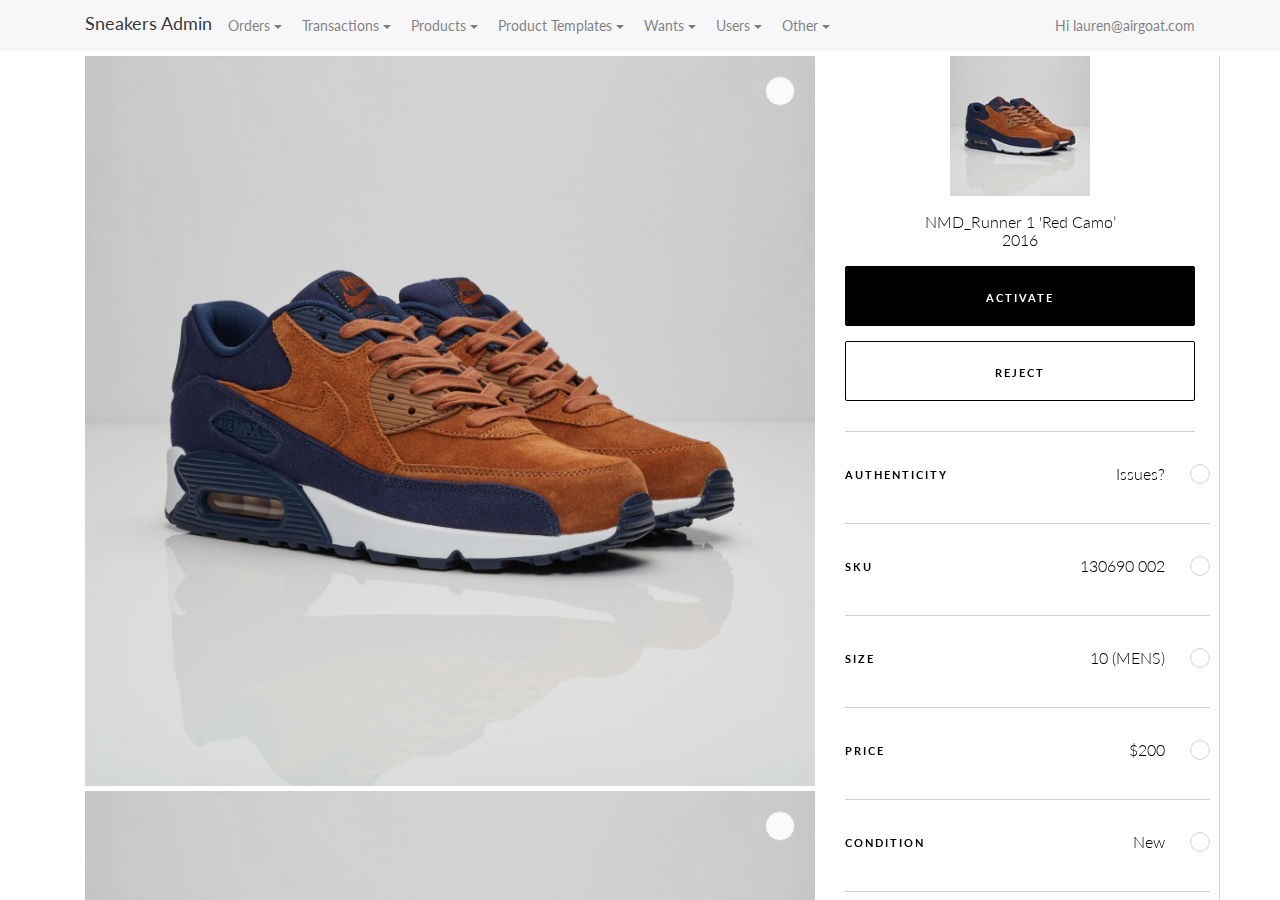
==== bootstrap4/index.html @ 1336a0b2 "Categories markup" ====
<!DOCTYPE html>
<html lang="en">
    <head>
        <meta charset="utf-8">
        <meta http-equiv="X-UA-Compatible" content="IE=edge">
        <meta name="viewport" content="width=device-width, initial-scale=1, shrink-to-fit=no">
        <!-- The above 3 meta tags *must* come first in the head; any other head content must come *after* these tags -->
        <meta name="description" content="">
        <meta name="author" content="">
        <link rel="icon" href="i/favicon.ico">
    		<link href="https://fonts.googleapis.com/css?family=Lato:400,700,300,100" rel="stylesheet">

        <title>Sneakers Admin</title>

        <!-- Bootstrap core CSS -->
        <link href="css/bootstrap.min.css" rel="stylesheet">

        <!-- Custom styles for this template -->
        <link href="css/icheck.css" rel="stylesheet">
        <link href="css/styles.css" rel="stylesheet">
    </head>
<body>

<nav class="navbar navbar-light bg-faded navbar-fixed-top">
    <div class="container">
		<button class="navbar-toggler hidden-sm-up" type="button" data-toggle="collapse" data-target="#navbar-header" aria-controls="navbar-header">
			&#9776;
		</button>
        <div class="collapse navbar-toggleable-xs" id="navbar-header">
            <a class="navbar-brand" href="#">Sneakers Admin</a>
            <ul class="nav navbar-nav">
				<li class="nav-item dropdown">
				    <a class="nav-link dropdown-toggle" data-toggle="dropdown" href="#" role="button" aria-haspopup="true" aria-expanded="false">Orders</a>
				    <div class="dropdown-menu">
				      <a class="dropdown-item" href="#">Action</a>
				      <a class="dropdown-item" href="#">Another action</a>
				      <a class="dropdown-item" href="#">Something else here</a>
				      <div class="dropdown-divider"></div>
				      <a class="dropdown-item" href="#">Separated link</a>
				    </div>
				</li>

				<li class="nav-item dropdown">
				    <a class="nav-link dropdown-toggle" data-toggle="dropdown" href="#" role="button" aria-haspopup="true" aria-expanded="false">Transactions</a>
				    <div class="dropdown-menu">
				      <a class="dropdown-item" href="#">Action</a>
				      <a class="dropdown-item" href="#">Another action</a>
				      <a class="dropdown-item" href="#">Something else here</a>
				      <div class="dropdown-divider"></div>
				      <a class="dropdown-item" href="#">Separated link</a>
				    </div>
				</li>
					
				<li class="nav-item dropdown">
				    <a class="nav-link dropdown-toggle" data-toggle="dropdown" href="#" role="button" aria-haspopup="true" aria-expanded="false">Products</a>
				    <div class="dropdown-menu">
				      <a class="dropdown-item" href="#">Action</a>
				      <a class="dropdown-item" href="#">Another action</a>
				      <a class="dropdown-item" href="#">Something else here</a>
				      <div class="dropdown-divider"></div>
				      <a class="dropdown-item" href="#">Separated link</a>
				    </div>
				</li>

				<li class="nav-item dropdown">
				    <a class="nav-link dropdown-toggle" data-toggle="dropdown" href="#" role="button" aria-haspopup="true" aria-expanded="false">Product Templates</a>
				    <div class="dropdown-menu">
				      <a class="dropdown-item" href="#">Action</a>
				      <a class="dropdown-item" href="#">Another action</a>
				      <a class="dropdown-item" href="#">Something else here</a>
				      <div class="dropdown-divider"></div>
				      <a class="dropdown-item" href="#">Separated link</a>
				    </div>
				</li>

				<li class="nav-item dropdown">
				    <a class="nav-link dropdown-toggle" data-toggle="dropdown" href="#" role="button" aria-haspopup="true" aria-expanded="false">Wants</a>
				    <div class="dropdown-menu">
				      <a class="dropdown-item" href="#">Action</a>
				      <a class="dropdown-item" href="#">Another action</a>
				      <a class="dropdown-item" href="#">Something else here</a>
				      <div class="dropdown-divider"></div>
				      <a class="dropdown-item" href="#">Separated link</a>
				    </div>
				</li>

				<li class="nav-item dropdown">
				    <a class="nav-link dropdown-toggle" data-toggle="dropdown" href="#" role="button" aria-haspopup="true" aria-expanded="false">Users</a>
				    <div class="dropdown-menu">
				      <a class="dropdown-item" href="#">Action</a>
				      <a class="dropdown-item" href="#">Another action</a>
				      <a class="dropdown-item" href="#">Something else here</a>
				      <div class="dropdown-divider"></div>
				      <a class="dropdown-item" href="#">Separated link</a>
				    </div>
				</li>

				<li class="nav-item dropdown">
				    <a class="nav-link dropdown-toggle" data-toggle="dropdown" href="#" role="button" aria-haspopup="true" aria-expanded="false">Other</a>
				    <div class="dropdown-menu">
				      <a class="dropdown-item" href="#">Action</a>
				      <a class="dropdown-item" href="#">Another action</a>
				      <a class="dropdown-item" href="#">Something else here</a>
				      <div class="dropdown-divider"></div>
				      <a class="dropdown-item" href="#">Separated link</a>
				    </div>
				</li>
				<li class="nav-item pull-xs-right">
				    <a class="nav-link">Hi lauren@airgoat.com</a>
				</li>
            </ul>
		</div>
	</div>
</nav> <!-- /navbar -->

<div class="main container">
	<div class="row">
		<div class="col-md-7 col-lg-8 col-xs-12 base">
    	    <div class="product-images">
    	    	<div class="product-images-item">
    	    		<img src="i/temp/zoom.jpg" alt="" data-toggle="modal" data-target="#Popup">
    				<div class="product-images-item-control control-lg js-control">
    					<input type="checkbox" name="checkbox10">
    				</div>
    	    	</div>
    	    	<div class="product-images-item">
    	    		<img src="i/temp/zoom.jpg" alt="" data-toggle="modal" data-target="#Popup">
    				<div class="product-images-item-control control-lg js-control">
    					<input type="checkbox" name="checkbox11">
    				</div>
    	    	</div>
    	    	<div class="product-images-item">
    	    		<img src="i/temp/zoom.jpg" alt="" data-toggle="modal" data-target="#Popup">
    				<div class="product-images-item-control control-lg js-control">
    					<input type="checkbox" name="checkbox12">
    				</div>
    	    	</div>
    	    	<div class="product-images-item">
    	    		<img src="i/temp/zoom.jpg" alt="" data-toggle="modal" data-target="#Popup">
    				<div class="product-images-item-control control-lg js-control">
    					<input type="checkbox" name="checkbox13">
    				</div>
    	    	</div>
    	    </div>			
		</div>
        
		<div class="col-md-5 col-lg-4 col-xs-12 aside">
			<div class="product-header aside-item">
				<img src="i/temp/medium.jpg" alt="">
				<!--<h3 class="product-title">Air Max <br>Zero</h3>-->
				<h3 class="product-title">NMD_Runner 1 'Red Camo’<br>2016</h3>
				<div class="product-actions">
					<a href="#" class="btn btn-primary btn-block">activate</a>
					<a href="#" class="btn btn-default btn-block">reject</a>
				</div>
			</div>
			<div class="product-issues aside-item">
				<div class="row product-issue">
					<div class="col-xs-5">
						<div class="product-issue-label">authenticity</div>
					</div>
					<div class="col-xs-7">
						<label class="product-issue-info">
							Issues? 
							<div class="product-issue-info-control js-control">
								<input type="checkbox" name="checkbox1">
							</div>
						</label>
					</div>
				</div>
				<div class="row product-issue">
					<div class="col-xs-5">
						<div class="product-issue-label">sku</div>
					</div>
					<div class="col-xs-7">
						<label class="product-issue-info">
							130690 002 
							<div class="product-issue-info-control js-control">
								<input type="checkbox" name="checkbox2">
							</div>
						</label>
					</div>
				</div>
				<div class="row product-issue">
					<div class="col-xs-5">
						<div class="product-issue-label">size</div>
					</div>
					<div class="col-xs-7">
						<label class="product-issue-info">
							10 (MENS) 
							<div class="product-issue-info-control js-control">
								<input type="checkbox" name="checkbox3">
							</div>
						</label>
					</div>
				</div>
				<div class="row product-issue">
					<div class="col-xs-5">
						<div class="product-issue-label">price</div>
					</div>
					<div class="col-xs-7">
						<label class="product-issue-info">
							$200 
							<div class="product-issue-info-control js-control">
								<input type="checkbox" name="checkbox4">
							</div>
						</label>
					</div>
				</div>
				<div class="row product-issue">
					<div class="col-xs-5">
						<div class="product-issue-label">condition</div>
					</div>
					<div class="col-xs-7">
						<label class="product-issue-info">
							New 
							<div class="product-issue-info-control js-control">
								<input type="checkbox" name="checkbox5">
							</div>
						</label>
					</div>
				</div>
				<div class="row product-issue">
					<div class="col-xs-5">
						<div class="product-issue-label">box</div>
					</div>
					<div class="col-xs-7">
						<label class="product-issue-info">
							Good Condition 
							<div class="product-issue-info-control js-control">
								<input type="checkbox" name="checkbox6">
							</div>
						</label>
					</div>
				</div>
				<div class="row product-issue">
					<div class="col-xs-5">
						<div class="product-issue-label">issues</div>
					</div>
					<div class="col-xs-7">
						<label class="product-issue-info">
							Discoloration 
							<div class="product-issue-info-control js-control">
								<input type="checkbox" name="checkbox7">
							</div>
						</label>
						<label class="product-issue-info">
							Marks 
							<div class="product-issue-info-control js-control">
								<input type="checkbox" name="checkbox8">
							</div>
						</label>
					</div>
				</div>
				<div class="row product-issue">
					<div class="col-xs-5">
						<div class="product-issue-label">user</div>
					</div>
					<div class="col-xs-7">
						<div class="product-issue-info">
							<a href="#">@sneakerbuyers</a> 
							<div class="product-issue-info-value">90</div>
						</div>
						<div class="product-issue-info">
							Sold 
							<div class="product-issue-info-value">60</div>
						</div>
						<div class="product-issue-info">
							Rejected 
							<div class="product-issue-info-value">15</div>
						</div>
						<div class="product-issue-info">
							Canceled 
							<div class="product-issue-info-value">10</div>
						</div>
				    </div>
			    </div>
		    </div>
	    </div>
    </div>
</div>

<div class="modal fade in popup" id="Popup">
	<div class="modal-dialog" role="document">
		<button type="button" class="close" data-dismiss="modal" aria-label="Close">
			<span aria-hidden="true">&times;</span>
		</button>
		<div class="modal-content">
			<div class="row popup-navs">
				<div class="col-xs-12 col-sm-12 col-md-6">
					<div class="img-nav">
						<ul class="img-nav-items">
							<li class="img-nav-item"><a href="#"><img src="i/temp/1.jpg" alt=""></a></li>
							<li class="img-nav-item active"><a href="#"><img src="i/temp/2.jpg" alt=""></a></li>
							<li class="img-nav-item"><a href="#"><img src="i/temp/3.jpg" alt=""></a></li>
							<li class="img-nav-item"><a href="#"><img src="i/temp/4.jpg" alt=""></a></li>
							<li class="img-nav-item"><a href="#"><img src="i/temp/5.jpg" alt=""></a></li>
							<li class="img-nav-item"><a href="#"><img src="i/temp/6.jpg" alt=""></a></li>
							<li class="img-nav-item"><a href="#"><img src="i/temp/7.jpg" alt=""></a></li>
							<li class="img-nav-item"><a href="#"><img src="i/temp/8.jpg" alt=""></a></li>
						</ul>
					</div>
				</div>
				<div class="col-xs-12 col-sm-12 col-md-6">
					<div class="popup-nav">
						<ul class="popup-nav-items">
							<li class="popup-nav-item active"><a href="#">ALL</a></li>
							<li class="popup-nav-item"><a href="#">VERIFIED</a></li>
							<li class="popup-nav-item"><a href="#">REJECTED</a></li>
							<li class="popup-nav-item"><a href="#">DOCUMENTED FAKES</a></li>
						</ul>
					</div>
				</div>
			</div>

			<div class="row popup-imgs">
				<div class="col-xs-12 col-sm-12 col-md-6">
					<div class="popup-img">
		    		    <img src="i/temp/zoom.jpg" alt="">
					</div>
				</div>
				<div class="col-xs-12 col-sm-12 col-md-6">
					<div class="popup-imgs-items">
						<div class="popup-img">
			    		    <img src="i/temp/zoom.jpg" alt="">
							<div class="popup-img-caption">
								<ul class="seller-stats">
									<li class="seller-stats-item">@Thesolecarter <span class="seller-stats-item-count">120</span></li>
									<li class="seller-stats-item">Sold <span class="seller-stats-item-count">20</span></li>
									<li class="seller-stats-item">Rejected <span class="seller-stats-item-count">0</span></li>
									<li class="seller-stats-item">Canceled <span class="seller-stats-item-count">1</span></li>
								</ul>
							</div>
						</div>
						<div class="popup-img">
			    		    <img src="i/temp/zoom.jpg" alt="">
							<div class="popup-img-caption">
								<ul class="seller-stats">
									<li class="seller-stats-item">@Thesolecarter <span class="seller-stats-item-count">120</span></li>
									<li class="seller-stats-item">Sold <span class="seller-stats-item-count">20</span></li>
									<li class="seller-stats-item">Rejected <span class="seller-stats-item-count">0</span></li>
									<li class="seller-stats-item">Canceled <span class="seller-stats-item-count">1</span></li>
								</ul>
							</div>
						</div>
						<div class="popup-img">
			    		    <img src="i/temp/zoom.jpg" alt="">
							<div class="popup-img-caption">
								<ul class="seller-stats">
									<li class="seller-stats-item">@Thesolecarter <span class="seller-stats-item-count">120</span></li>
									<li class="seller-stats-item">Sold <span class="seller-stats-item-count">20</span></li>
									<li class="seller-stats-item">Rejected <span class="seller-stats-item-count">0</span></li>
									<li class="seller-stats-item">Canceled <span class="seller-stats-item-count">1</span></li>
								</ul>
							</div>
						</div>
						<div class="popup-img">
			    		    <img src="i/temp/zoom.jpg" alt="">
							<div class="popup-img-caption">
								<ul class="seller-stats">
									<li class="seller-stats-item">@Thesolecarter <span class="seller-stats-item-count">120</span></li>
									<li class="seller-stats-item">Sold <span class="seller-stats-item-count">20</span></li>
									<li class="seller-stats-item">Rejected <span class="seller-stats-item-count">0</span></li>
									<li class="seller-stats-item">Canceled <span class="seller-stats-item-count">1</span></li>
								</ul>
							</div>
					    </div>							
                    </div>
                </div>
            </div>
        </div>
    </div>
</div>

    <!-- Bootstrap core JavaScript
    ================================================== -->
    <!-- Placed at the end of the document so the pages load faster -->
    <script src="https://ajax.googleapis.com/ajax/libs/jquery/2.1.4/jquery.min.js"></script>
    <script src="js/bootstrap.min.js"></script>
    <script src="js/icheck.min.js"></script>
    <!-- IE10 viewport hack for Surface/desktop Windows 8 bug -->
    <script src="../../assets/js/ie10-viewport-bug-workaround.js"></script>
		
		<script type="text/javascript">
			$(document).ready(function() {
        $('.js-control input').iCheck({
          labelHover: false,
          cursor: true
        });		
									
				$(".popup-img").hover(function() {
			 	 $(this).find(".popup-img-caption").fadeIn();
			  },
				function() {
					$(this).find(".popup-img-caption").fadeOut();
				});
			});			
		</script>
  </body>
</html>
---- bootstrap4/css/icheck.css ----
.icheckbox,
.iradio {
	position:relative;
  display: inline-block;
  *display: inline;
  vertical-align: middle;
  margin: 0;
  padding: 0;
  width: 20px;
  height: 20px;
	background:rgba(255,255,255,.9);
	border:1px solid #cbd2d4;
	-webkit-border-radius:50%;
					border-radius:50%;
  cursor: pointer;
}

.icheckbox {
}
    .icheckbox.hover {
			border-color:#D53737;
    }
    .icheckbox.checked:before {
			content:'';
			position:absolute;
			top:50%;
			left:50%;
			width:12px;
			height:12px;
			margin:-6px 0 0 -6px;
			background:#d53737;
			-webkit-border-radius:50%;
							border-radius:50%;
    }
    .icheckbox.disabled {
        cursor: default;
    }
    .icheckbox.checked.disabled {
    }
		
.control-lg .icheckbox {
			width:30px;
			height:30px;
}
		.control-lg .icheckbox.checked:before {
			width:20px;
			height:20px;
			margin:-10px 0 0 -10px;
		}

.iradio {
}
    .iradio.hover {
    }
    .iradio.checked {
    }
    .iradio.disabled {
        cursor: default;
    }
    .iradio.checked.disabled {
    }
---- bootstrap4/css/styles.css ----
body {
	font-family:'Lato',sans-serif;
	color:#000000;
}

/* Buttons */
.btn {
	font-variant:small-caps;
	font-size:0.9375rem;
	font-weight:700;
	letter-spacing:0.125rem;
	padding:1.1rem 1rem 1.125rem;
	border-radius:0.125rem;
	color:#000000;
}
.btn-block + .btn-block {
    margin-top: 15px;
}
.btn-default,
.btn-default:hover,
.btn-default:active {
	border-color:#000000;
	color:#000000;
}
.btn-primary,
.btn-primary:hover,
.btn-primary:active {
	background:#000000;	
	border-color:#000000;
	color:#ffffff;
}

/* Navbar */
.navbar-brand {
	font-size:1.125rem;
	padding-top:0.15rem;
  color: rgba(0,0,0,.8);
}
.nav-item {
	font-size:0.875rem;
}
.navbar-light .navbar-nav .nav-link {
    color: rgba(0,0,0,.5);
}
.navbar-light .navbar-nav .nav-link:focus, 
.navbar-light .navbar-nav .nav-link:hover {
    color: rgba(0,0,0,.8);
}

/* Content */
.main {
	padding-top: 60px;
	position: relative;
	width: 100%;
}
.aside {
	margin-top:30px;
}
@media all and (min-width: 544px) {
	.main {
		padding-top: 130px;
	}
}
@media all and (min-width: 569px) {
	.main {
		padding-top: 90px;
	}
}
@media all and (min-width: 768px) {
	.main {
		display: -webkit-box;
		display: -webkit-flex;
		display: -ms-flexbox;
		display: flex;
		padding-top: 90px;
		height:100vh;
		-webkit-backface-visibility: hidden;
						backface-visibility: hidden;
		will-change: overflow;
	}
	.main:after {
		position:absolute;
		content:'';
		top:56px;
		right:-10px;
		bottom:0;
		width:1px;
		background:#cbd2d4;
	}
	.base,
	.aside {
		height:auto;
		overflow:hidden;
		overflow-y:auto;
		height:-webkit-calc(100vh - 90px);
	}
	.aside {
		margin-top:0;
		overflow:unset;
	  display: -ms-flexbox;
	  display: -webkit-flex;
	  display: flex;
	  -webkit-flex-direction: column;
	  		-ms-flex-direction: column;
	  				flex-direction: column;
	  -webkit-flex-wrap: nowrap;
	  		-ms-flex-wrap: nowrap;
	  				flex-wrap: nowrap;
	  -webkit-align-content: stretch;
	  	 -ms-flex-line-pack: stretch;
	  	 			align-content: stretch;
	  -webkit-align-items: stretch;
	 	 		 -ms-flex-align: stretch;
	  		 		align-items: stretch;
	}
	.aside-item {
	   -webkit-order: 0;
	  -ms-flex-order: 0;
	  order: 0;
	  -webkit-align-self: stretch;
	 -ms-flex-item-align: stretch;
	  				align-self: stretch;
	}
	.aside-item:nth-child(1) {
	  -webkit-flex: 0 1 376px;
	  		-ms-flex: 0 1 376px;
	 		 			flex: 0 1 376px;
	}
	.aside-item:nth-child(2) {
	  -webkit-flex: 1 1;
	  		-ms-flex: 1 1;
	  				flex: 1 1;
	}
}
@media all and (min-width: 992px) {
	.main {
		padding-top: 56px;
	}
	.base,
	.aside {
		height:-webkit-calc(100vh - 56px);
	}
}

/* Product images */
.product-images-item {
	margin-bottom:5px;
	position:relative;
}
.product-images-item:last-child {
	margin-bottom:0;
}
.product-images-item img {
	max-width:100%;
}
.product-images-item-control {
	position:absolute;
	top:20px;
	right:20px;
}
.product-images-item-check:before {
	position:absolute;
	content:'';
	border:2px solid #ffffff;
	width:64px;
	height:64px;
	top:50%;
	left:50%;
	margin:-32px 0 0 -32px;
	cursor:pointer;
}

/* Product header */
.product-header {
	text-align:center;
	border-bottom:0.0625rem solid #cbd2d4;
}
.product-header img {
	width:140px;
	height:140px;
	display:block;
	margin:0 auto;
}
.product-title {
	font-size:1rem;
	font-weight:300;
	margin:0;
	height:4.375rem;
	overflow:hidden;
	text-overflow:ellipsis;
  display: -ms-flexbox;
  display: -webkit-flex;
  display: flex;
  -webkit-justify-content: center;
  					-ms-flex-pack: center;
  				justify-content: center;
  -webkit-align-items: center;
  		 -ms-flex-align: center;
  		 		align-items: center;
}
.product-actions {
	padding-bottom:1.875rem;	
}

/* Product issues */
.product-issues {
	-ms-word-break: break-all;
	    word-break: break-all;
	     /* Non standard for webkit */
	     word-break: break-word;
	-webkit-hyphens: auto;
	   -moz-hyphens: auto;
	        hyphens: auto;
}
@media all and (min-width: 768px) {
	.product-issues {
		overflow:hidden;
		overflow-y:auto;
		padding-right:5px;
		margin-right:-20px;
	}
}
.product-issue {
	padding-top:1.875rem;
	padding-bottom:1.875rem;
	position:relative;
}
.product-issue:after {
	background:#cbd2d4;
	height:1px;
	position:absolute;
	content:'';
	left:0.9375rem;
	right:0.9375rem;
	bottom:0;
}
.product-issue:last-child:after {
	display:none;
}
.product-issue-label {
	font-variant:small-caps;
	font-size:0.9375rem;
	font-weight:700;
	letter-spacing:0.125rem;
}
.product-issue-info {
	padding-right:45px;
	position:relative;
	font-size:1rem;
	font-weight:300;
	text-align:right;
	display:block;
}
.product-issue-info + .product-issue-info {
	margin-top:1.063rem;
}
.product-issue-info a {
	color:inherit;
	border-bottom:1px solid;
	text-decoration:none;
}
.product-issue-info-control {
	position:absolute;
	right:0;
	top:0.125rem;
}
.product-issue-info-control .icheckbox {
	display:block;
}	
.product-issue-info-value {
	width:40px;
	position:absolute;
	right:0;
	top:0;
	font-weight:700;
}

/* Popup */
.popup .modal-dialog {
	width:auto;
	margin:130px 30px;
}
.popup .modal-content {
	border-radius:0;
	border:0;
}
.popup .close {
	font-weight:100;
	font-size:100px;
	color:#ffffff;
	top:-140px;
	right:12px;
	position:absolute;
	opacity:0.8;
}
.popup .row {
	margin:0;
}
.popup .row .col-md-6 {
	padding:0;
}
.popup .popup-navs {
  -webkit-align-items: center;
  		 -ms-flex-align: center;
  		 		align-items: center;
}
.popup .popup-navs .col-md-6:nth-child(1) {
	order:2;
}
.popup .popup-navs .col-md-6:nth-child(2) {
	order:1;
}
@media all and (min-width: 768px) {
	.popup .popup-navs .col-md-6:nth-child(1) {
		order:1;
	}
	.popup .popup-navs .col-md-6:nth-child(2) {
		order:2;
	}
}

/* Img Nav */
.img-nav-items {
	list-style:none;
	margin:0;
	padding:0;  
  display: -webkit-box;
  display: -moz-box;
  display: -ms-flexbox;
  display: -webkit-flex;
  display: flex;
  -webkit-flex-flow: row wrap;
  justify-content: center;
	-webkit-box-orient: horizontal; 
	   -moz-box-orient: horizontal;
	   	 		box-orient: horizontal;
	-webkit-box-pack: center;
	   -moz-box-pack: center;
					box-pack: center;
	-webkit-box-align: center;
	   -moz-box-align: center;
					box-align: center;  
}
.img-nav-item {
  padding: 3px 1px 3px 2px;
	position:relative;
	-webkit-box-flex: 1;
	   -moz-box-flex: 1;
	   	 		box-flex: 1;
	-webkit-flex: 1 1;
					flex: 1 1; 
}
.img-nav-item.active:after {
  position:absolute;
	content:'';
	left:50%;
	bottom:-9px;
	margin-left:-9px;
	width: 0; 
  height: 0; 
  border-left: 9px solid transparent;
  border-right: 9px solid transparent;
  border-top: 9px solid #ffffff;
	z-index:100;
}
.img-nav-item img {
  display:block;
	max-width:100%;
}

/* Popup Nav */
.popup-nav-items {
	list-style:none;
	margin:0;
	padding:0;  
	min-height:48px;
  display: -webkit-box;
  display: -moz-box;
  display: -ms-flexbox;
  display: -webkit-flex;
  display: flex;
  -webkit-flex-flow: row wrap;
  justify-content: flex-end;
  -webkit-align-items: center;
  		 -ms-flex-align: center;
  		 		align-items: center;
}
.popup-nav-item {
	font-variant:small-caps;
	font-size:0.75rem;
	letter-spacing:0.125rem;
	margin:0 2%;
	white-space:nowrap;
}
@media all and (max-width: 800px) {
  .popup-nav-items {
    justify-content: space-around;
		width:100%;
  }
  .popup-nav-item {
    margin:0;
  }
}
@media all and (max-width: 600px) {
  .popup-nav-items {
    -webkit-flex-flow: column wrap;
    flex-flow: column wrap;
    padding: 0 0 10px;
	}
  .popup-nav-item {
    margin:5px 0;
  }
}
.popup-nav-item:first-child {
	margin-left:0;
}
.popup-nav-item.active {
	font-weight:700;
}
.popup-nav-item a {
	color:#000000;
	text-decoration:underline;
}

/* Popup images */
.popup-imgs {
	align-items:stretch;
}
.popup-img {
	-webkit-flex: 1 0 100%;
          flex: 1 0 100%;
	padding-right:1px;
	height:100%;
	position:relative;
	text-align:center;
}
.popup-img img {
	width:100%;
	height:100%;
}
.popup-imgs-items {
  display: -webkit-box;
  display: -moz-box;
  display: -ms-flexbox;
  display: -webkit-flex;
  display: flex;
  flex-wrap: nowrap;
  align-items:flex-end;
  overflow: auto;
  -webkit-overflow-scrolling: touch;
  -ms-overflow-style: -ms-autohiding-scrollbar;
}
.popup-img-caption {
	background:rgba(0,0,0,1);
	display:none;
	position:absolute;
	bottom:0;
	left:0;
	right:0;
	color:#ffffff;
}
.popup-img-caption a {
	color:#ffffff;
}
.popup-img-caption .seller-stats {
	list-style:none;
	margin:0;
	padding:0; 
	text-align:right; 
	padding:12px 47px 16px;
}
.popup-img-caption .seller-stats-item {
	position:relative;
	display:inline-block;
	*display:inline;
	font-size:0.9rem;
}
.popup-img-caption .seller-stats-item:before {
	content:"/";
	margin:0 10px;
	color:#5b5a57;
}
.popup-img-caption .seller-stats-item:first-child:before {
	display:none;
}
.popup-img-caption .seller-stats-item-count {
	font-weight:700;
	letter-spacing:0.125rem;
	margin-left:10px;
}
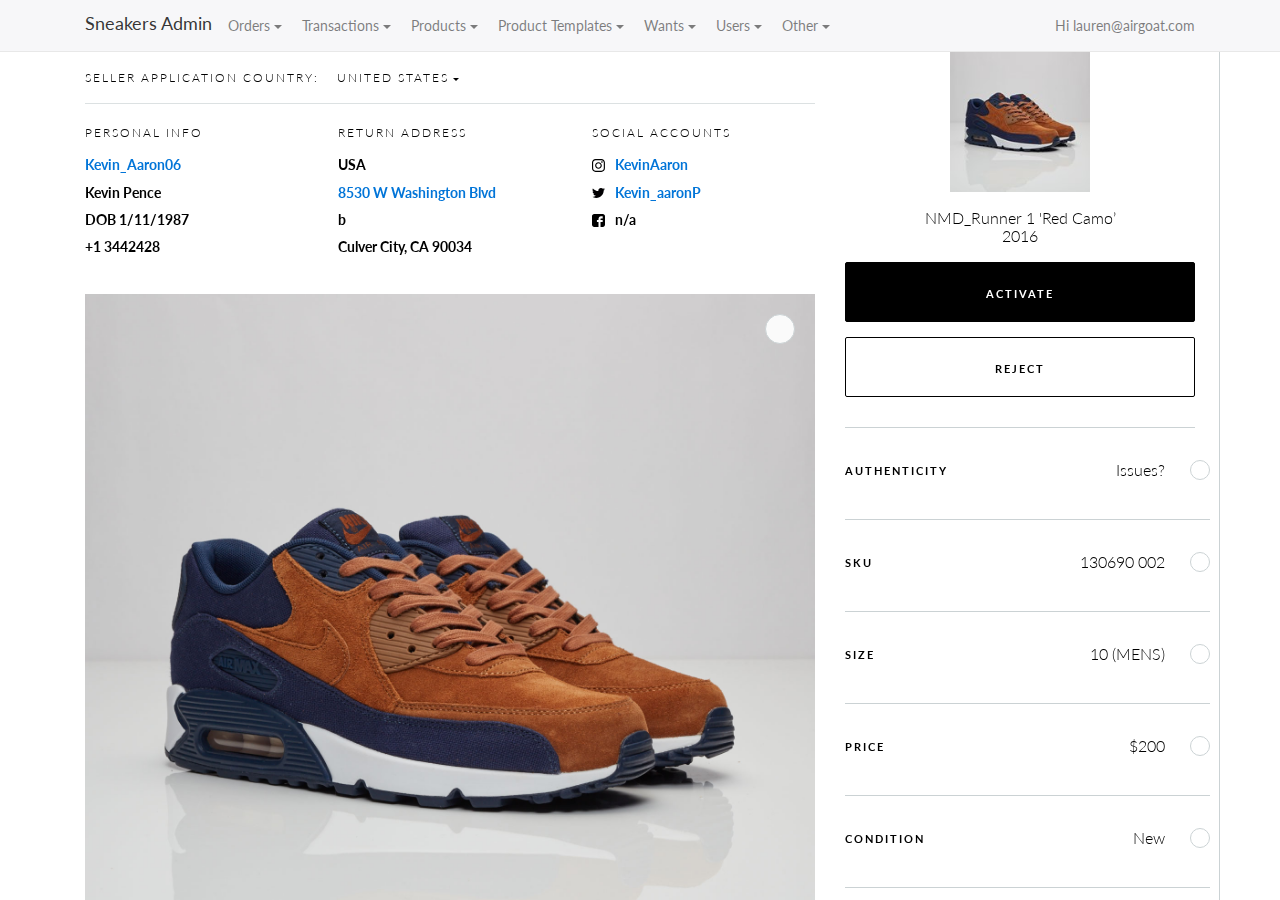
==== commit 85e70dad: "seller block added" ====
--- a/bootstrap4/index.html
+++ b/bootstrap4/index.html
@@ -17,6 +17,7 @@
 
         <!-- Custom styles for this template -->
         <link href="css/icheck.css" rel="stylesheet">
+        <link href="css/react-spinner.css" rel="stylesheet">
         <link href="css/styles.css" rel="stylesheet">
     </head>
 <body>
@@ -116,6 +117,53 @@
 <div class="main container">
 	<div class="row">
 		<div class="col-md-7 col-lg-8 col-xs-12 base">
+            <div class="seller">
+                <ul class="seller__nav clearfix">
+    				<li class="seller__nav-item dropdown">
+    				    <span class="seller__nav-text h6">SELLER APPLICATION COUNTRY:</span>
+    				</li>
+    				<li class="seller__nav-item dropdown">
+    				    <a class="seller__nav-text h6 dropdown-toggle" data-toggle="dropdown" href="#" role="button" aria-haspopup="true" aria-expanded="false">UNITED STATES</a>
+    				    <div class="dropdown-menu">
+    				      <a class="dropdown-item" href="#">All (14,400)</a>
+    				      <a class="dropdown-item" href="#">United States (2,000)</a>
+    				      <a class="dropdown-item" href="#">Canada (12,000)</a>
+    				      <a class="dropdown-item" href="#">France (300)</a>
+    				      <a class="dropdown-item" href="#">Singapore (100)</a>
+    				    </div>
+    				</li>
+                </ul>
+                <div class="seller__content">
+                    <div class="row">
+                        <div class="col-xs-12 col-sm-4 col-md-6 col-lg-4">
+                            <dl class="seller__info">
+                                <dt class="seller__info-title h6">PERSONAL INFO</dt>
+                                <dd class="seller__info-text"><a href="">Kevin_Aaron06</a></dd>
+                                <dd class="seller__info-text">Kevin Pence</dd>
+                                <dd class="seller__info-text">DOB 1/11/1987</dd>
+                                <dd class="seller__info-text">+1 3442428</dd>
+                            </dl>
+                        </div>
+                        <div class="col-xs-12 col-sm-4 col-md-6 col-lg-4">
+                            <dl class="seller__info">
+                                <dt class="seller__info-title h6">RETURN ADDRESS</dt>
+                                <dd class="seller__info-text">USA</dd>
+                                <dd class="seller__info-text"><a href="">8530 W Washington Blvd</a></dd>
+                                <dd class="seller__info-text">b</dd>
+                                <dd class="seller__info-text">Culver City, CA 90034</dd>
+                            </dl>
+                        </div>
+                        <div class="col-xs-12 col-sm-4 col-md-6 col-lg-4">
+                            <dl class="seller__info">
+                                <dt class="seller__info-title h6">SOCIAL ACCOUNTS</dt>
+                                <dd class="seller__info-text"><a href=""><img src="i/instagram-logo.svg" alt="" class="seller__info-icon">KevinAaron</a></dd>
+                                <dd class="seller__info-text"><a href=""><img src="i/twitter-logo.svg" alt="" class="seller__info-icon">Kevin_aaronP</a></dd>
+                                <dd class="seller__info-text"><img src="i/facebook-logo.svg" alt="" class="seller__info-icon">n/a</dd>
+                            </dl>
+                        </div>
+                    </div>
+                </div>
+            </div>
     	    <div class="product-images">
     	    	<div class="product-images-item">
     	    		<img src="i/temp/zoom.jpg" alt="" data-toggle="modal" data-target="#Popup">
@@ -319,8 +367,19 @@
 		    		    <img src="i/temp/zoom.jpg" alt="">
 					</div>
 				</div>
-				<div class="col-xs-12 col-sm-12 col-md-6">
+				<div class="col-xs-12 col-sm-12 col-md-6 popup-imgs-col">
 					<div class="popup-imgs-items">
+						<!--<div class="popup-img">
+			    		    <img src="i/temp/zoom.jpg" alt="">
+							<div class="popup-img-caption">
+								<ul class="seller-stats">
+									<li class="seller-stats-item">@Thesolecarter <span class="seller-stats-item-count">120</span></li>
+									<li class="seller-stats-item">Sold <span class="seller-stats-item-count">20</span></li>
+									<li class="seller-stats-item">Rejected <span class="seller-stats-item-count">0</span></li>
+									<li class="seller-stats-item">Canceled <span class="seller-stats-item-count">1</span></li>
+								</ul>
+							</div>
+						</div>
 						<div class="popup-img">
 			    		    <img src="i/temp/zoom.jpg" alt="">
 							<div class="popup-img-caption">
@@ -353,18 +412,10 @@
 									<li class="seller-stats-item">Canceled <span class="seller-stats-item-count">1</span></li>
 								</ul>
 							</div>
-						</div>
-						<div class="popup-img">
-			    		    <img src="i/temp/zoom.jpg" alt="">
-							<div class="popup-img-caption">
-								<ul class="seller-stats">
-									<li class="seller-stats-item">@Thesolecarter <span class="seller-stats-item-count">120</span></li>
-									<li class="seller-stats-item">Sold <span class="seller-stats-item-count">20</span></li>
-									<li class="seller-stats-item">Rejected <span class="seller-stats-item-count">0</span></li>
-									<li class="seller-stats-item">Canceled <span class="seller-stats-item-count">1</span></li>
-								</ul>
-							</div>
-					    </div>							
+					    </div>	
+                        -->
+                        <div data-reactroot="" class="popup-react-spinner"><div class="react-spinner"><div class="react-spinner_bar" style="animation-delay: -1.2s; transform: rotate(0deg) translate(146%);"></div><div class="react-spinner_bar" style="animation-delay: -1.1s; transform: rotate(30deg) translate(146%);"></div><div class="react-spinner_bar" style="animation-delay: -1s; transform: rotate(60deg) translate(146%);"></div><div class="react-spinner_bar" style="animation-delay: -0.9s; transform: rotate(90deg) translate(146%);"></div><div class="react-spinner_bar" style="animation-delay: -0.8s; transform: rotate(120deg) translate(146%);"></div><div class="react-spinner_bar" style="animation-delay: -0.7s; transform: rotate(150deg) translate(146%);"></div><div class="react-spinner_bar" style="animation-delay: -0.6s; transform: rotate(180deg) translate(146%);"></div><div class="react-spinner_bar" style="animation-delay: -0.5s; transform: rotate(210deg) translate(146%);"></div><div class="react-spinner_bar" style="animation-delay: -0.4s; transform: rotate(240deg) translate(146%);"></div><div class="react-spinner_bar" style="animation-delay: -0.3s; transform: rotate(270deg) translate(146%);"></div><div class="react-spinner_bar" style="animation-delay: -0.2s; transform: rotate(300deg) translate(146%);"></div><div class="react-spinner_bar" style="animation-delay: -0.1s; transform: rotate(330deg) translate(146%);"></div></div></div>
+                        						
                     </div>
                 </div>
             </div>
--- a/bootstrap4/css/react-spinner.css
+++ b/bootstrap4/css/react-spinner.css
@@ -0,0 +1,35 @@
+.react-spinner {
+  position: relative;
+  width: 32px;
+  height: 32px;
+  top: 50%;
+  left: 50%;
+}
+
+.react-spinner_bar {
+  -webkit-animation: react-spinner_spin 1.2s linear infinite;
+  -moz-animation: react-spinner_spin 1.2s linear infinite;
+  animation: react-spinner_spin 1.2s linear infinite;
+  border-radius: 5px;
+  background-color: #000000;
+  position: absolute;
+  width: 20%;
+  height: 7.8%;
+  top: -3.9%;
+  left: -10%;
+}
+
+@keyframes react-spinner_spin {
+ 0% { opacity: 1; }
+ 100% { opacity: 0.15; }
+}
+
+@-moz-keyframes react-spinner_spin {
+ 0% { opacity: 1; }
+ 100% { opacity: 0.15; }
+}
+
+@-webkit-keyframes react-spinner_spin {
+ 0% { opacity: 1; }
+ 100% { opacity: 0.15; }
+}
--- a/bootstrap4/css/styles.css
+++ b/bootstrap4/css/styles.css
@@ -31,10 +31,13 @@
 }
 
 /* Navbar */
+.navbar {
+    border-bottom:1px solid #e8e8e8;
+}
 .navbar-brand {
 	font-size:1.125rem;
 	padding-top:0.15rem;
-  color: rgba(0,0,0,.8);
+    color: rgba(0,0,0,.8);
 }
 .nav-item {
 	font-size:0.875rem;
@@ -81,7 +84,7 @@
 	.main:after {
 		position:absolute;
 		content:'';
-		top:56px;
+		top:52px;
 		right:-10px;
 		bottom:0;
 		width:1px;
@@ -114,31 +117,31 @@
 	  		 		align-items: stretch;
 	}
 	.aside-item {
-	   -webkit-order: 0;
-	  -ms-flex-order: 0;
-	  order: 0;
-	  -webkit-align-self: stretch;
-	 -ms-flex-item-align: stretch;
-	  				align-self: stretch;
+        -webkit-order: 0;
+       -ms-flex-order: 0;
+                order: 0;
+        -webkit-align-self: stretch;
+       -ms-flex-item-align: stretch;
+                align-self: stretch;
 	}
 	.aside-item:nth-child(1) {
-	  -webkit-flex: 0 1 376px;
-	  		-ms-flex: 0 1 376px;
-	 		 			flex: 0 1 376px;
+        -webkit-flex: 0 1 376px;
+            -ms-flex: 0 1 376px;
+                flex: 0 1 376px;
 	}
 	.aside-item:nth-child(2) {
-	  -webkit-flex: 1 1;
-	  		-ms-flex: 1 1;
-	  				flex: 1 1;
+        -webkit-flex: 1 1;
+            -ms-flex: 1 1;
+	  			flex: 1 1;
 	}
 }
 @media all and (min-width: 992px) {
 	.main {
-		padding-top: 56px;
+		padding-top: 52px;
 	}
 	.base,
 	.aside {
-		height:-webkit-calc(100vh - 56px);
+		height:-webkit-calc(100vh - 52px);
 	}
 }
 
@@ -438,6 +441,13 @@
 	width:100%;
 	height:100%;
 }
+.popup-imgs-col {
+    display: -webkit-box;
+    display: -moz-box;
+    display: -ms-flexbox;
+    display: -webkit-flex;
+    display: flex;
+}
 .popup-imgs-items {
   display: -webkit-box;
   display: -moz-box;
@@ -449,6 +459,8 @@
   overflow: auto;
   -webkit-overflow-scrolling: touch;
   -ms-overflow-style: -ms-autohiding-scrollbar;
+  -webkit-flex: 1;
+          flex: 1;
 }
 .popup-img-caption {
 	background:rgba(0,0,0,1);
@@ -487,4 +499,103 @@
 	font-weight:700;
 	letter-spacing:0.125rem;
 	margin-left:10px;
-}+}
+.popup-react-spinner {
+    min-width:100%;
+    min-height:100%;
+    position:relative;
+    align-self:center;
+}
+.popup-react-spinner .react-spinner {
+  position: absolute;
+  margin:16px 0 0 16px;
+  -webkit-transform: translate(-50%,-50%);
+     -moz-transform: translate(-50%,-50%);
+      -ms-transform: translate(-50%,-50%);
+       -o-transform: translate(-50%,-50%);
+          transform: translate(-50%,-50%);
+}
+
+/* Type */
+.h6 {
+    font-size: 0.75rem;
+    font-weight: 300;
+    letter-spacing: 0.166666em;
+    text-transform:uppercase;
+}
+
+/* Seller */
+.seller {}
+    .seller__nav {
+        border-bottom:1px solid #dce1e2;
+        padding:0;
+        margin:0;
+        list-style-type:0;
+    }
+        .seller__nav-item {
+            display:inline-block;
+            vertical-align:middle;
+        }
+        .seller__nav-text {
+            display:block;
+            padding:1.188rem 0.875rem;
+            margin:0;
+        }
+        .seller__nav-item:first-child .seller__nav-text {
+            padding-left:0;
+            padding-right:0;
+        }
+        .seller__nav .dropdown-toggle {
+            color:inherit;
+        }
+            .seller__nav .dropdown-toggle:hover,
+            .seller__nav .open .dropdown-toggle {
+                background-color:#f7f7f9;
+                text-decoration:none;
+            }
+        .seller__nav .dropdown-menu {
+            padding: 5px 0;
+            margin: 0;
+            color: #000000;
+            border: 1px solid #dce1e2;
+            border-radius:0;
+            box-shadow:0 2px 3px 0 rgba(0,0,0,0.15);
+            font-size:0.75rem;
+            min-width:186px;
+        }
+        .seller__nav .dropdown-divider {
+          background-color: #dce1e2;
+        }
+
+        .seller__nav .dropdown-item {
+          color: #000000;
+          padding:0.75rem 1rem;
+        }
+            .seller__nav .dropdown-item:focus, 
+            .seller__nav .dropdown-item:hover {
+              color: #000000;
+              background-color: #f7f7f9;
+            }
+    .seller__content {
+        margin-top:1.375rem;
+    }
+    .seller__info {
+        margin-bottom:2.063rem;
+    }
+        .seller__info-title {
+            margin-bottom:0.75rem;
+        }
+        .seller__info-text {
+            font-weight:bold;
+            font-size:0.875rem;
+            line-height:1.95;
+            margin-bottom:0;
+        }
+        .seller__info-icon {
+            width:13px;
+            display:inline-block;
+            vertical-align:middle;
+            position:relative;
+            top:-0.0625rem;
+            margin-right:0.625rem;
+        }